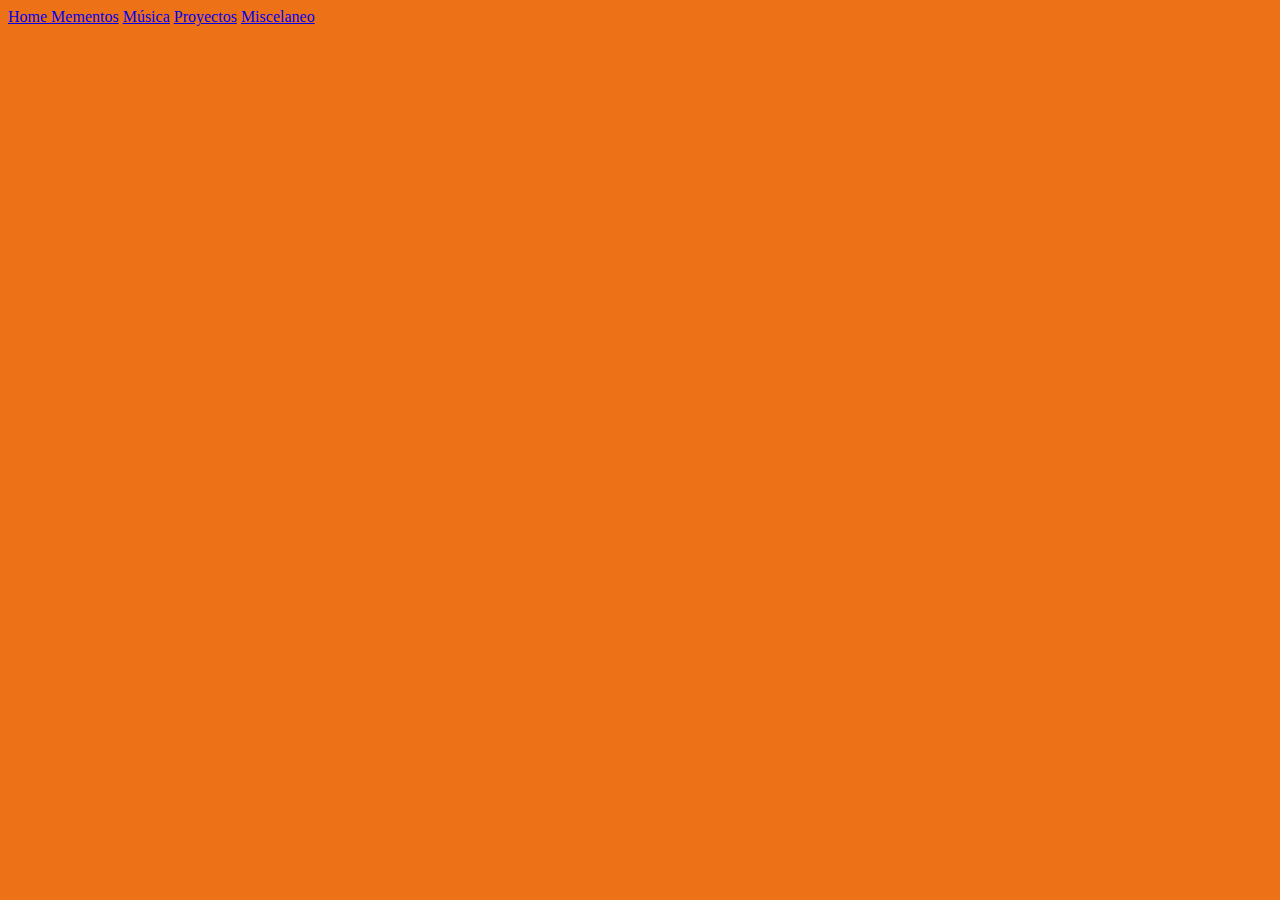
==== mementos.html @ 2ca63a4b "genesis" ====
<!DOCTYPE html>
<html>
<head>
  <link rel="stylesheet" href="styles.css">
</head>
<body>
<div>
    <a href="home.html">Home </a>
    <a href="mementos.html">Mementos</a>
    <a href="musica.html">Música</a>
    <a href="proyectos.html">Proyectos</a>
    <a href="miscelaneo.html">Miscelaneo</a>
</div>
</body>
</html>
---- styles.css ----
body {
    background-color: #ED7117;
  }
  h1 {
    color: blue;
  }
  p {
    color: red;
  } 
  ul {
    list-style-type: none;
    margin: 0;
    padding: 0;
  }
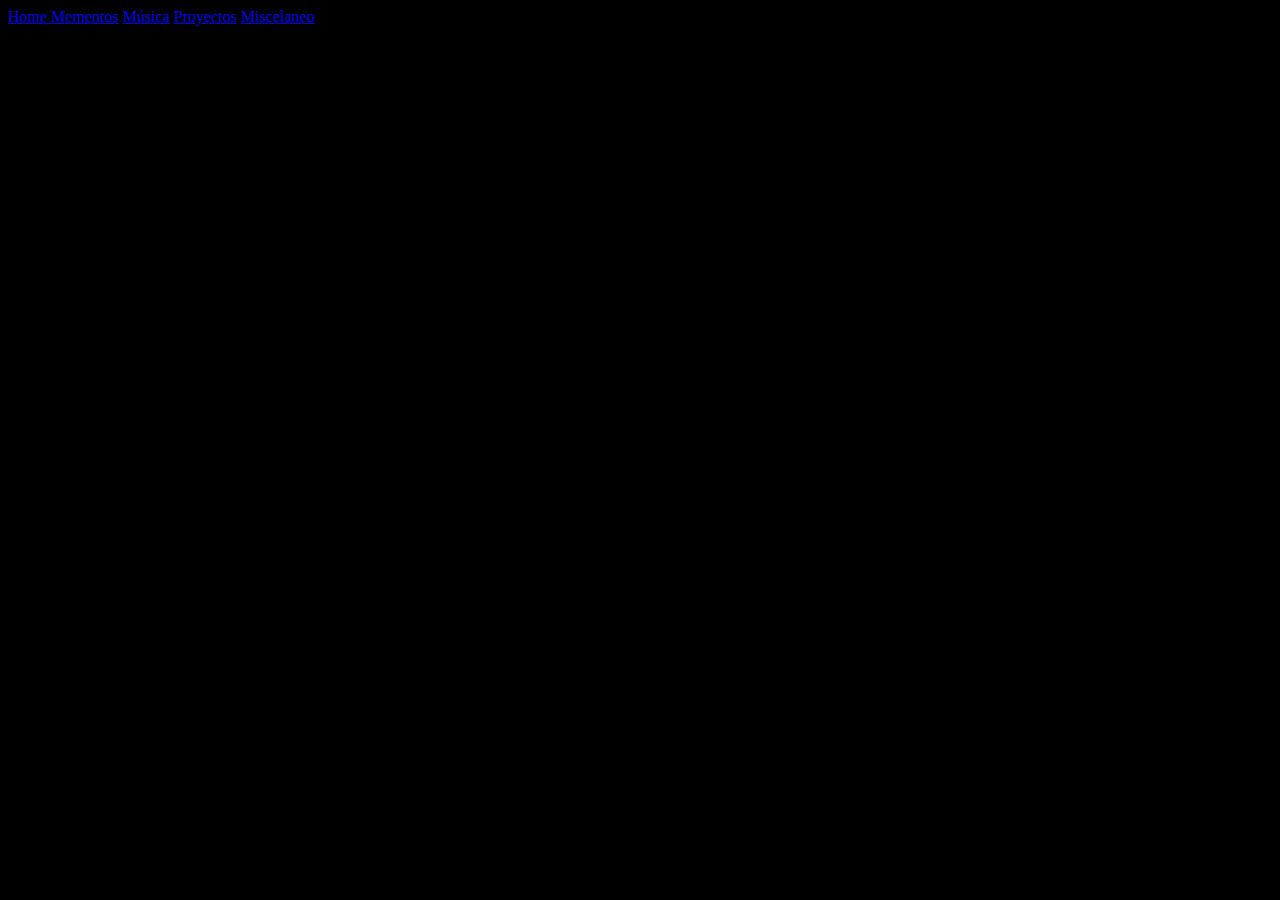
==== commit a801fcdc: "index" ====
--- a/mementos.html
+++ b/mementos.html
@@ -5,7 +5,7 @@
 </head>
 <body>
 <div>
-    <a href="home.html">Home </a>
+    <a href="index.html">Home </a>
     <a href="mementos.html">Mementos</a>
     <a href="musica.html">Música</a>
     <a href="proyectos.html">Proyectos</a>
--- a/styles.css
+++ b/styles.css
@@ -1,11 +1,11 @@
 body {
-    background-color: #ED7117;
+    background-color: black;
   }
   h1 {
-    color: blue;
+    color: #7C00FE;
   }
   p {
-    color: red;
+    color: #F5004F;
   } 
   ul {
     list-style-type: none;
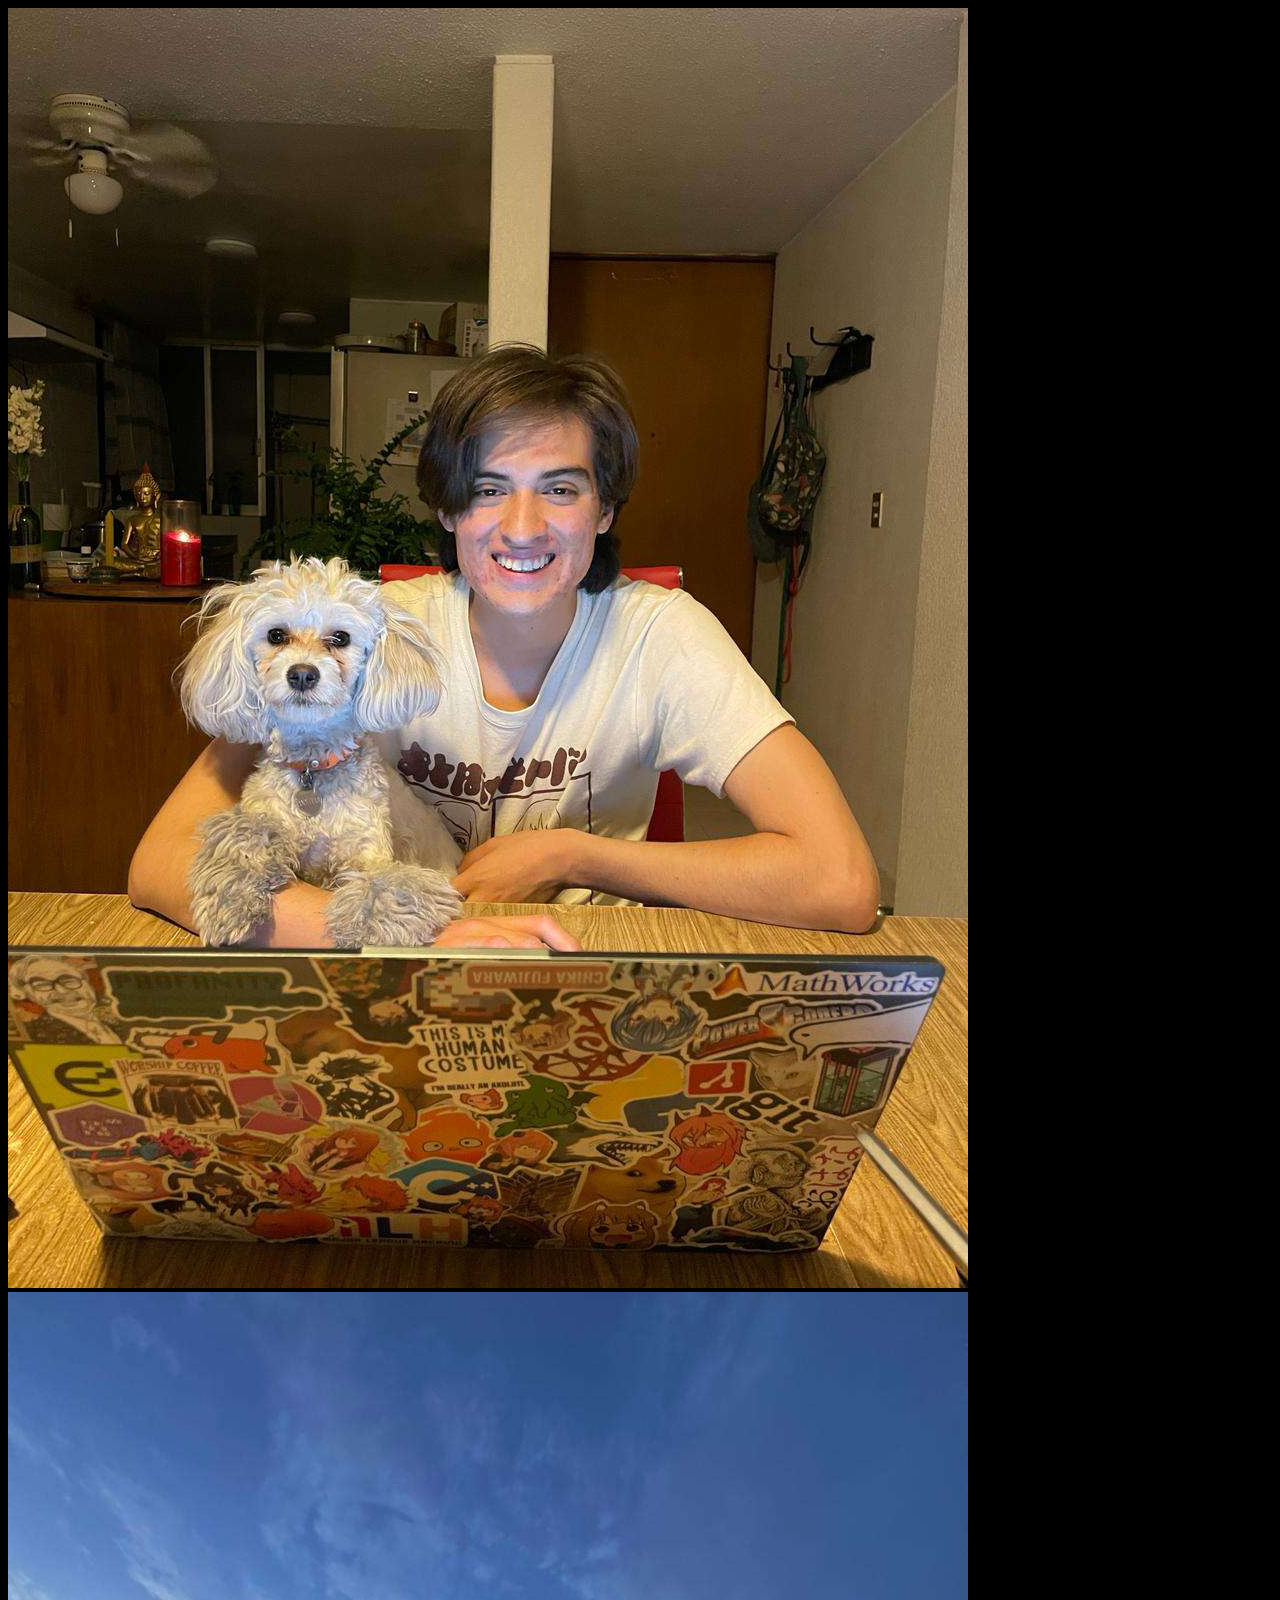
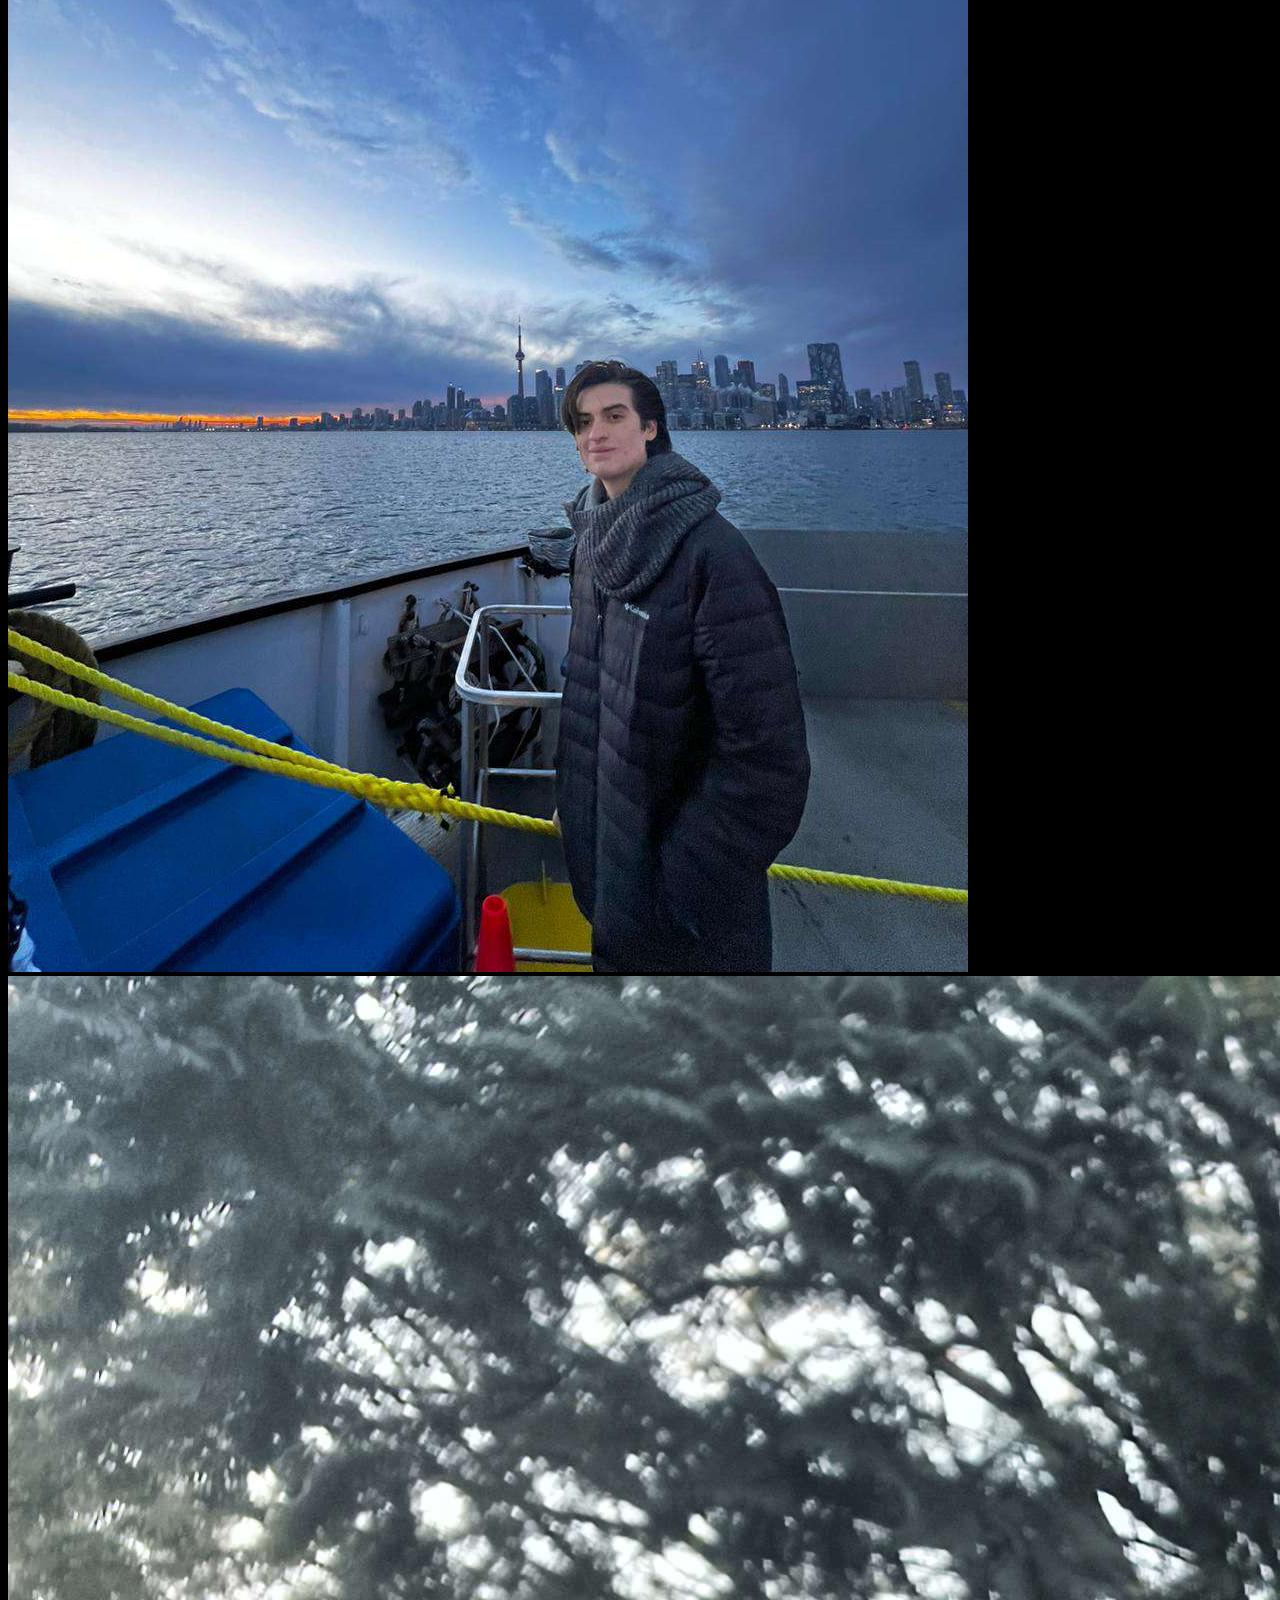
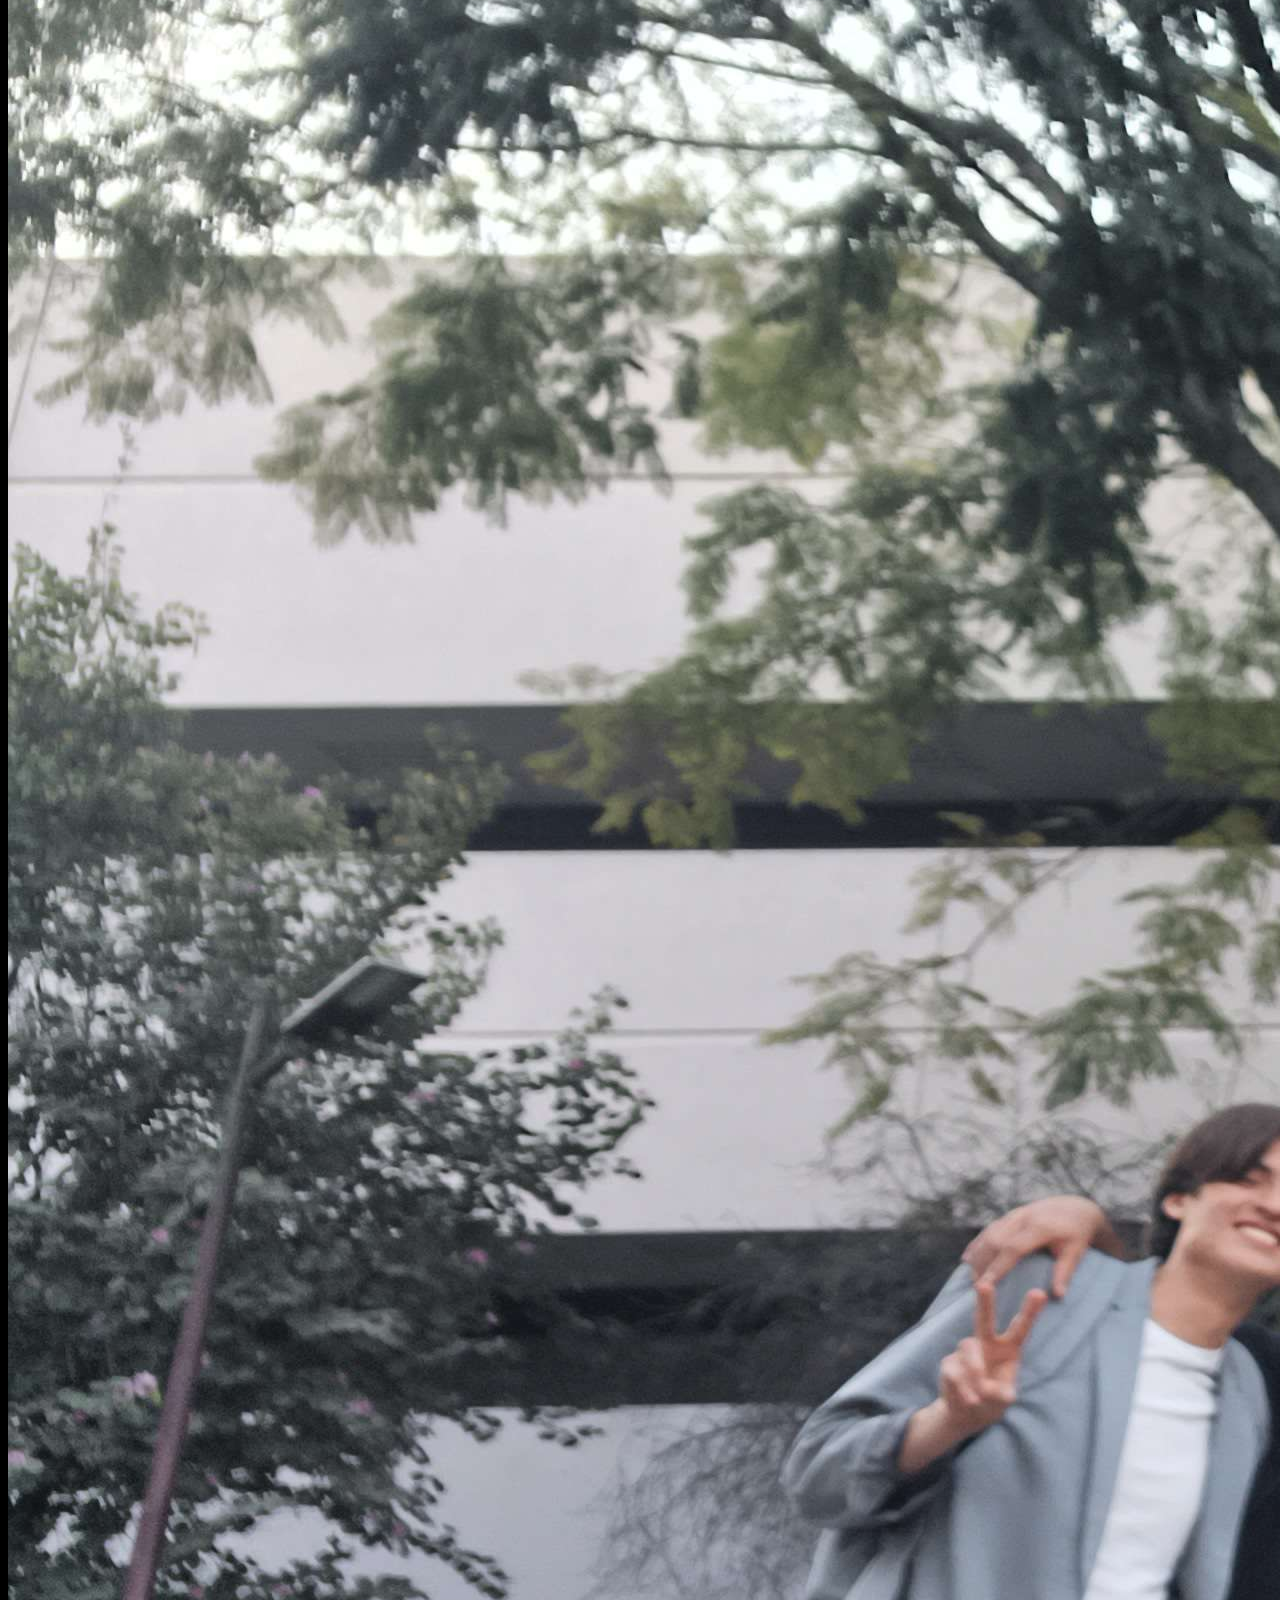
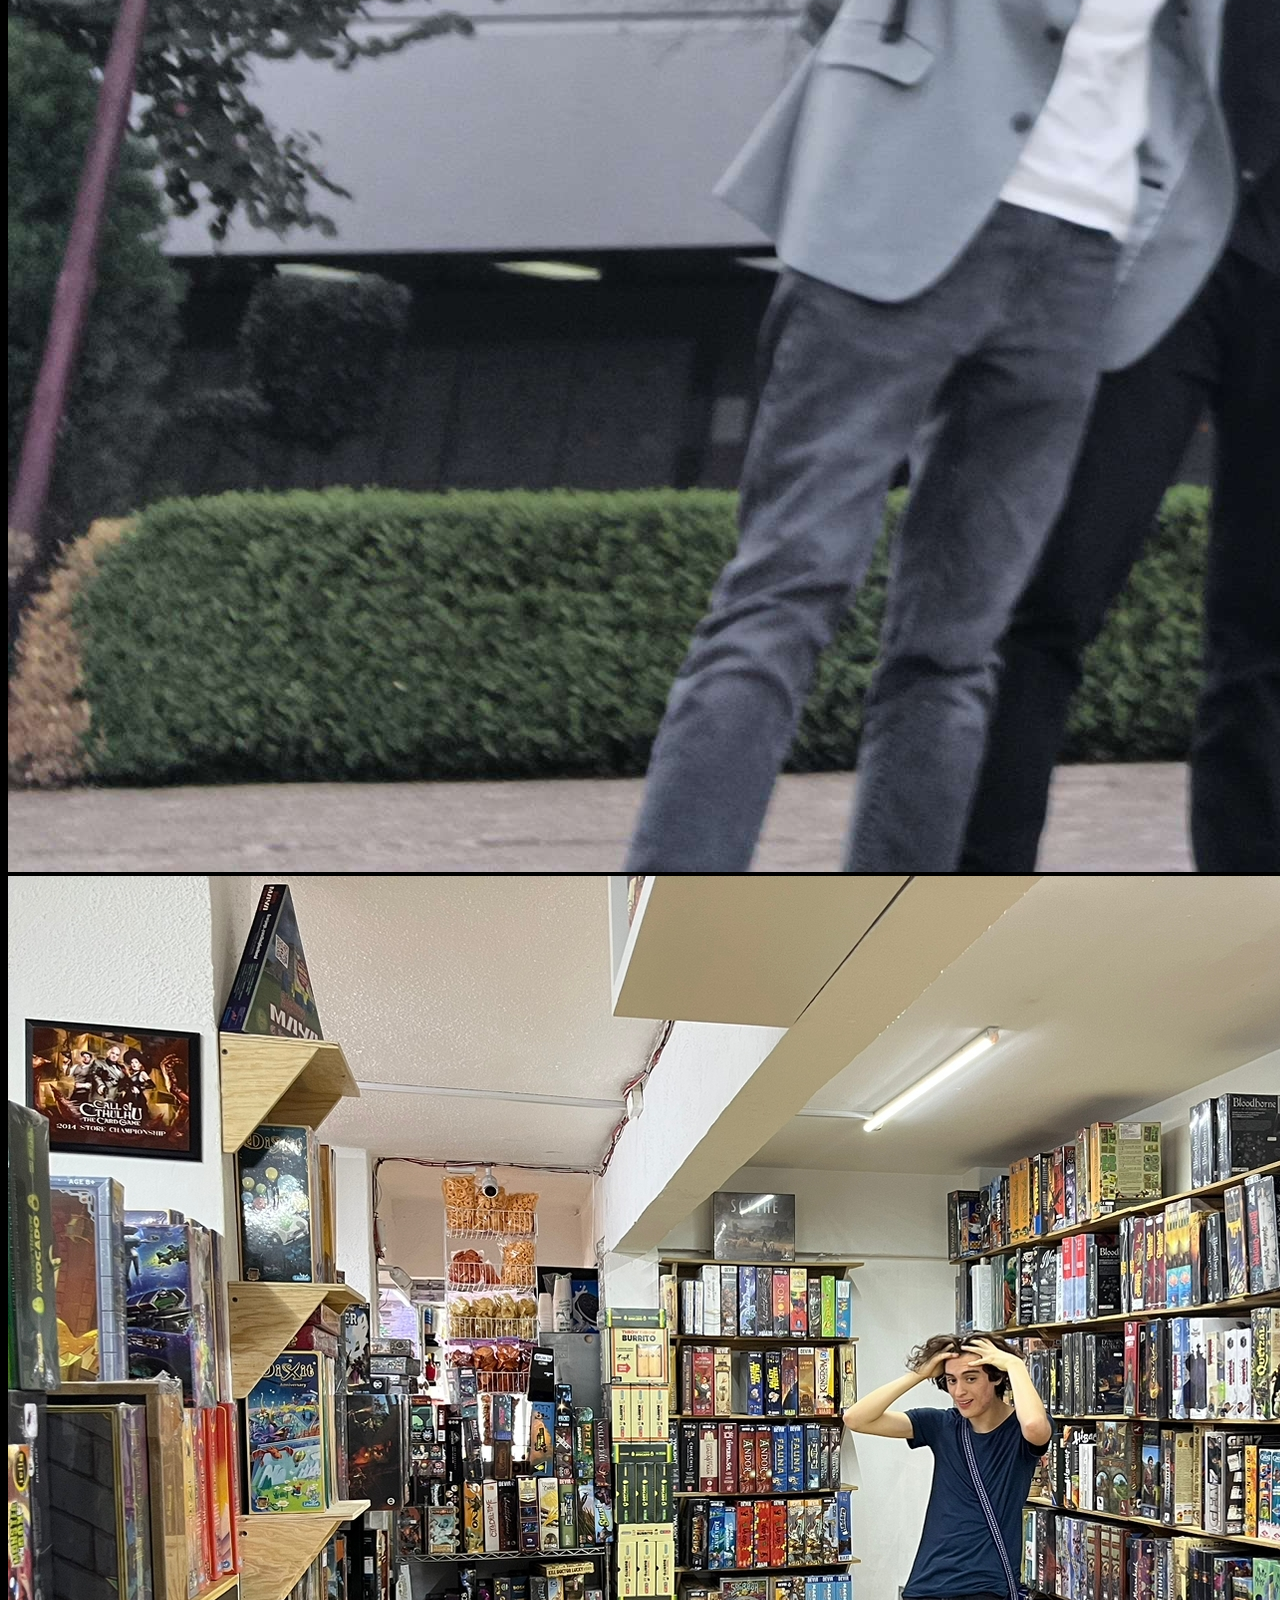
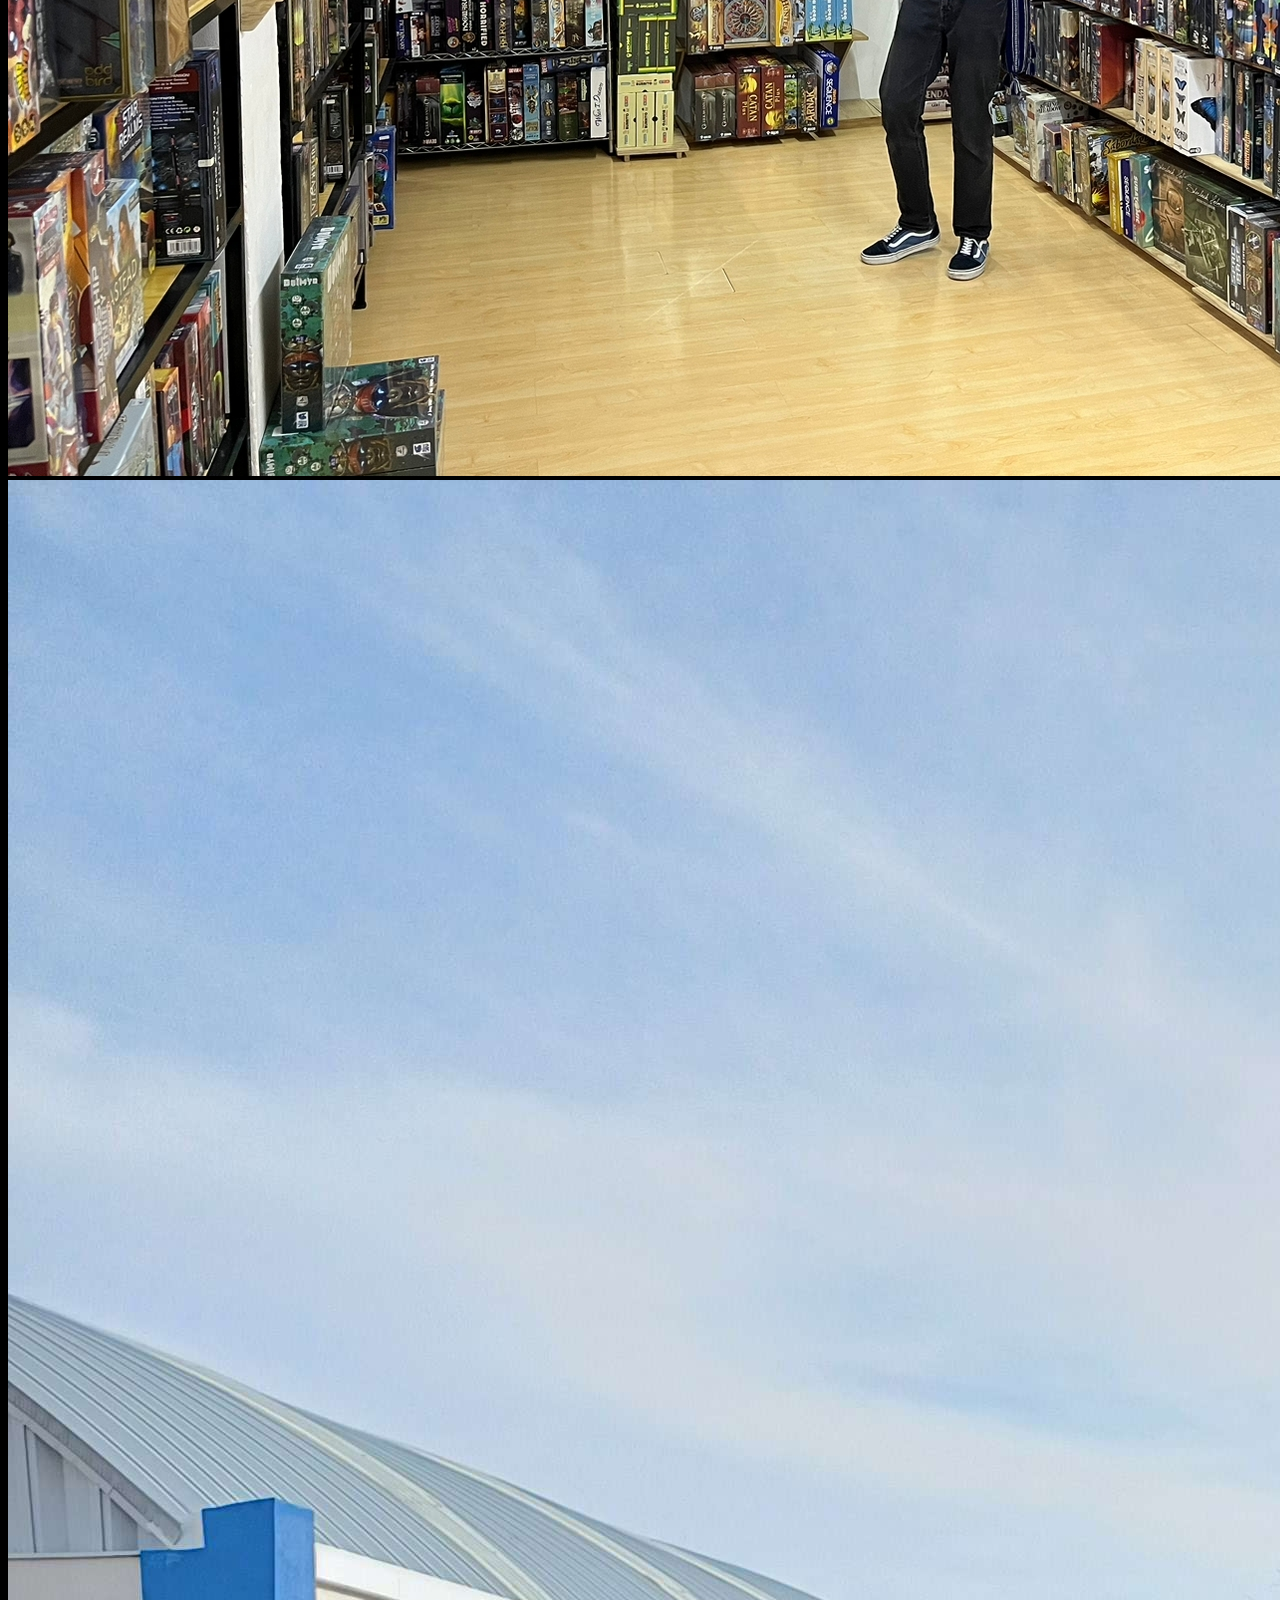
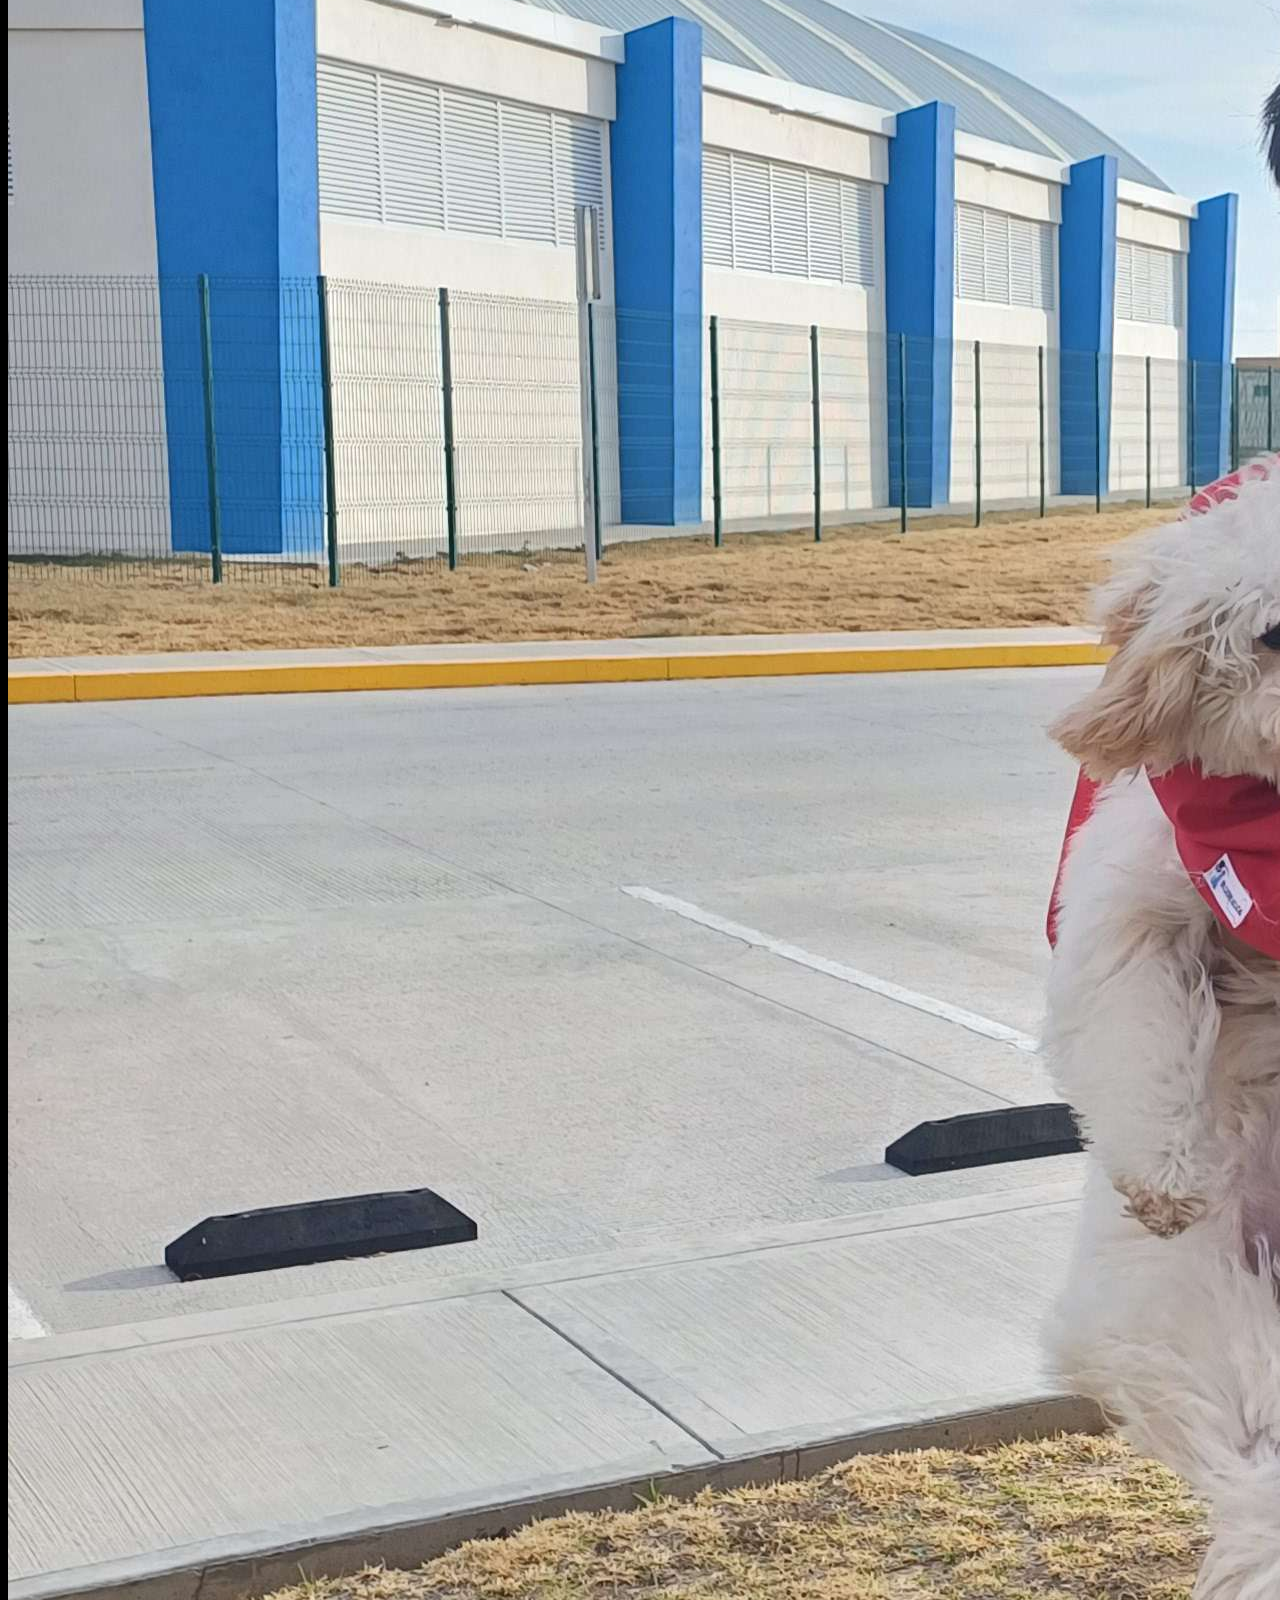
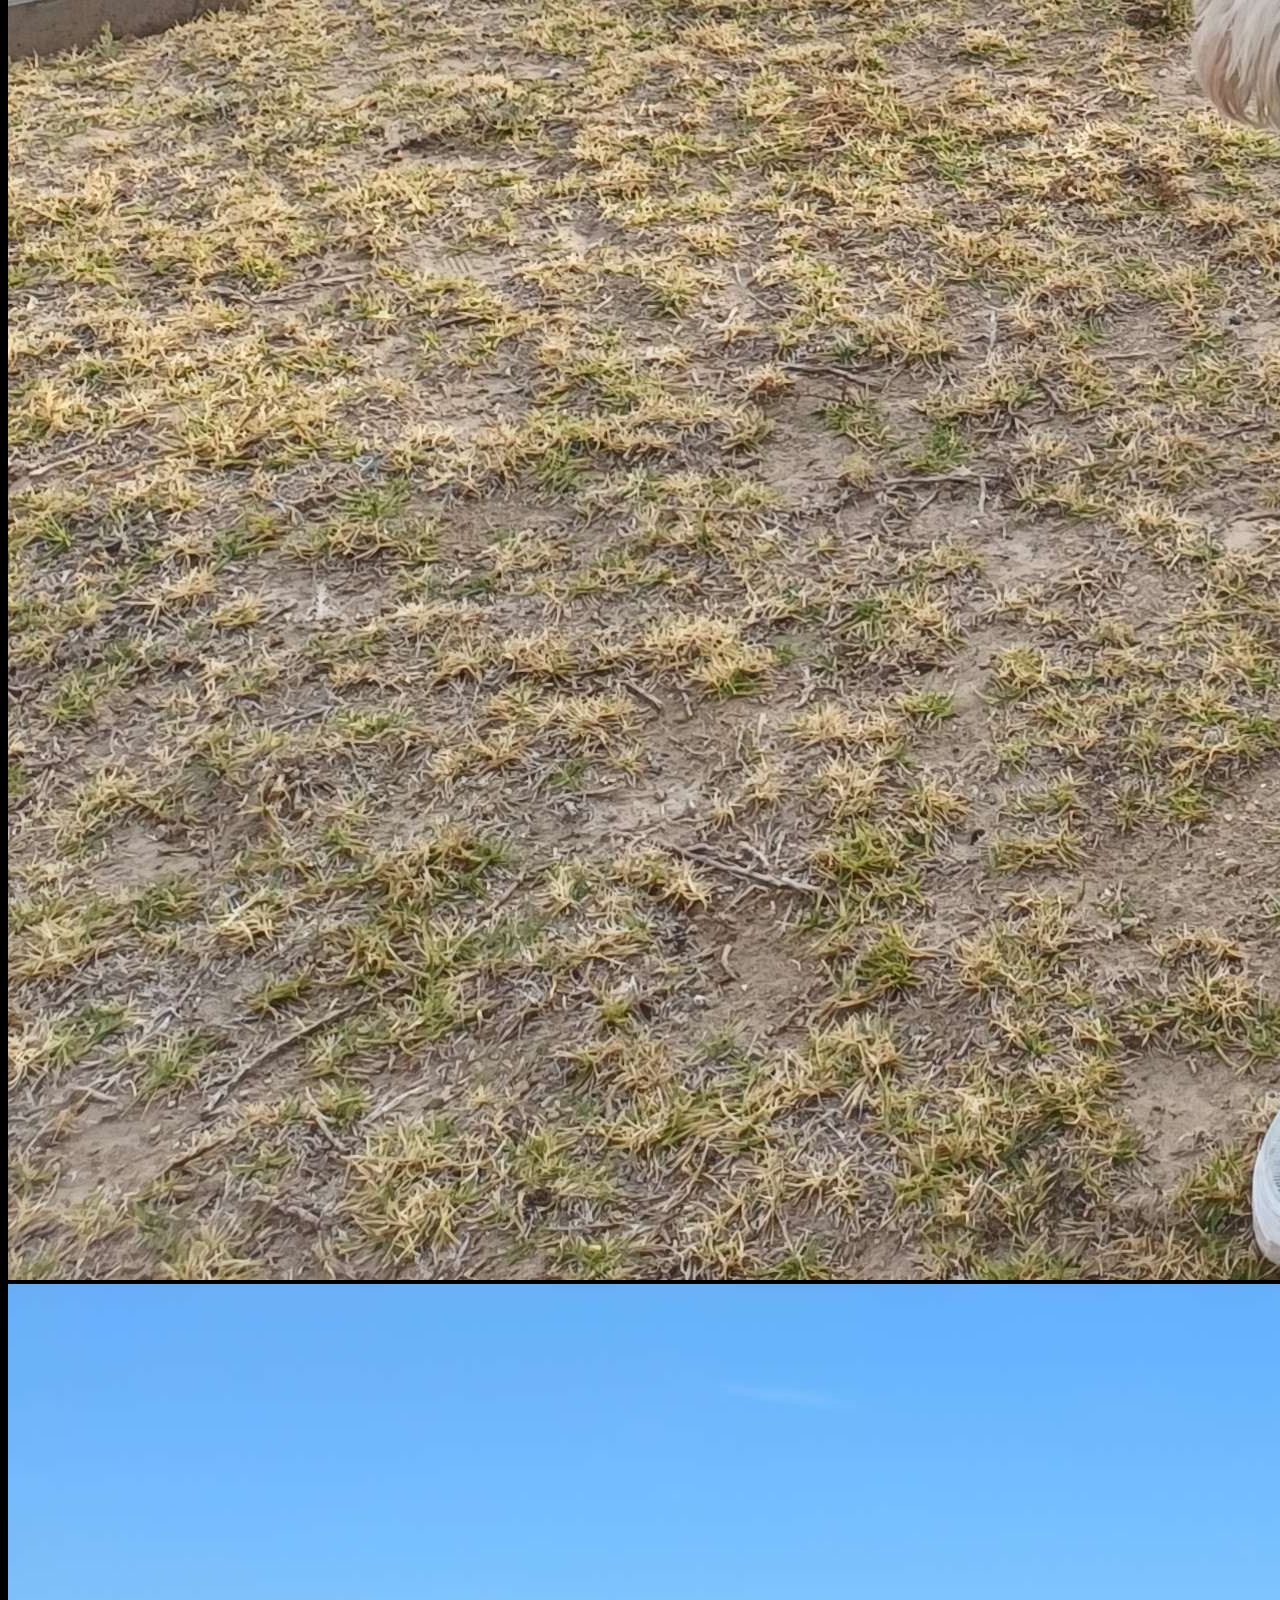
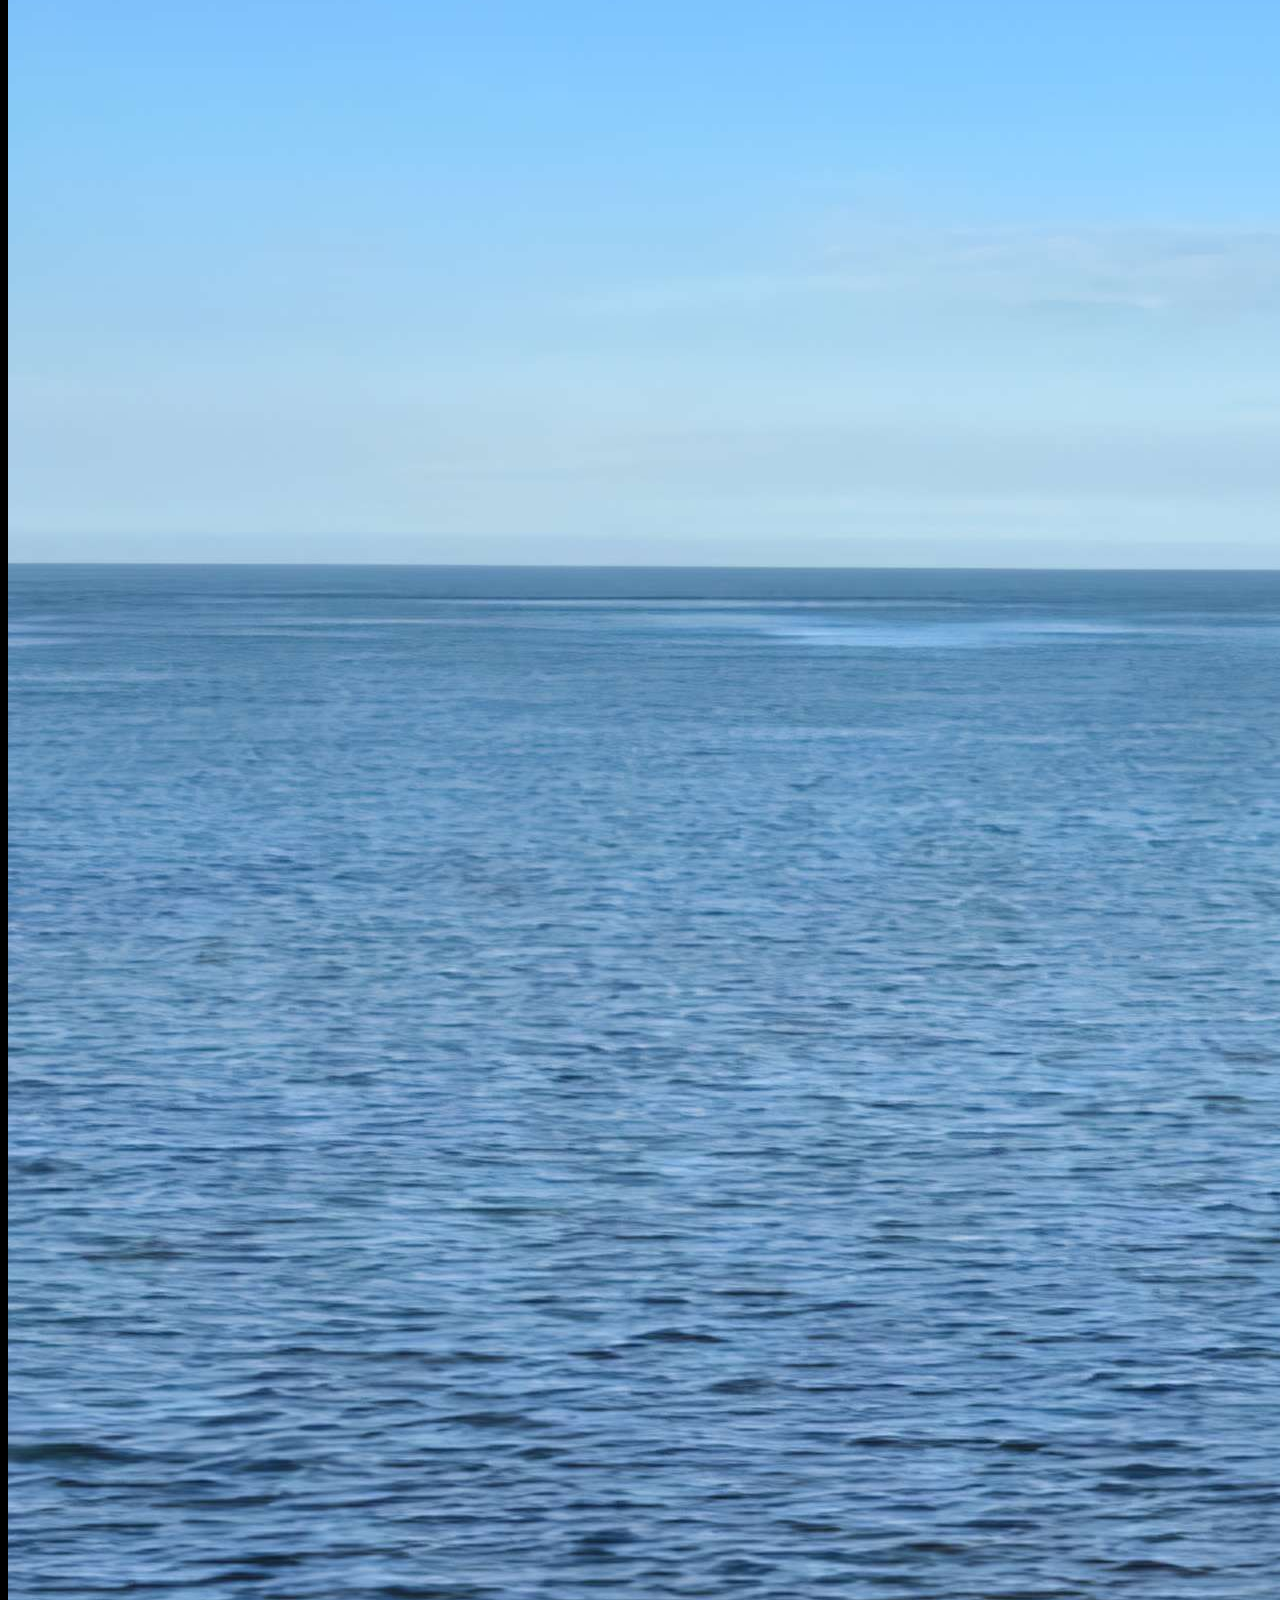
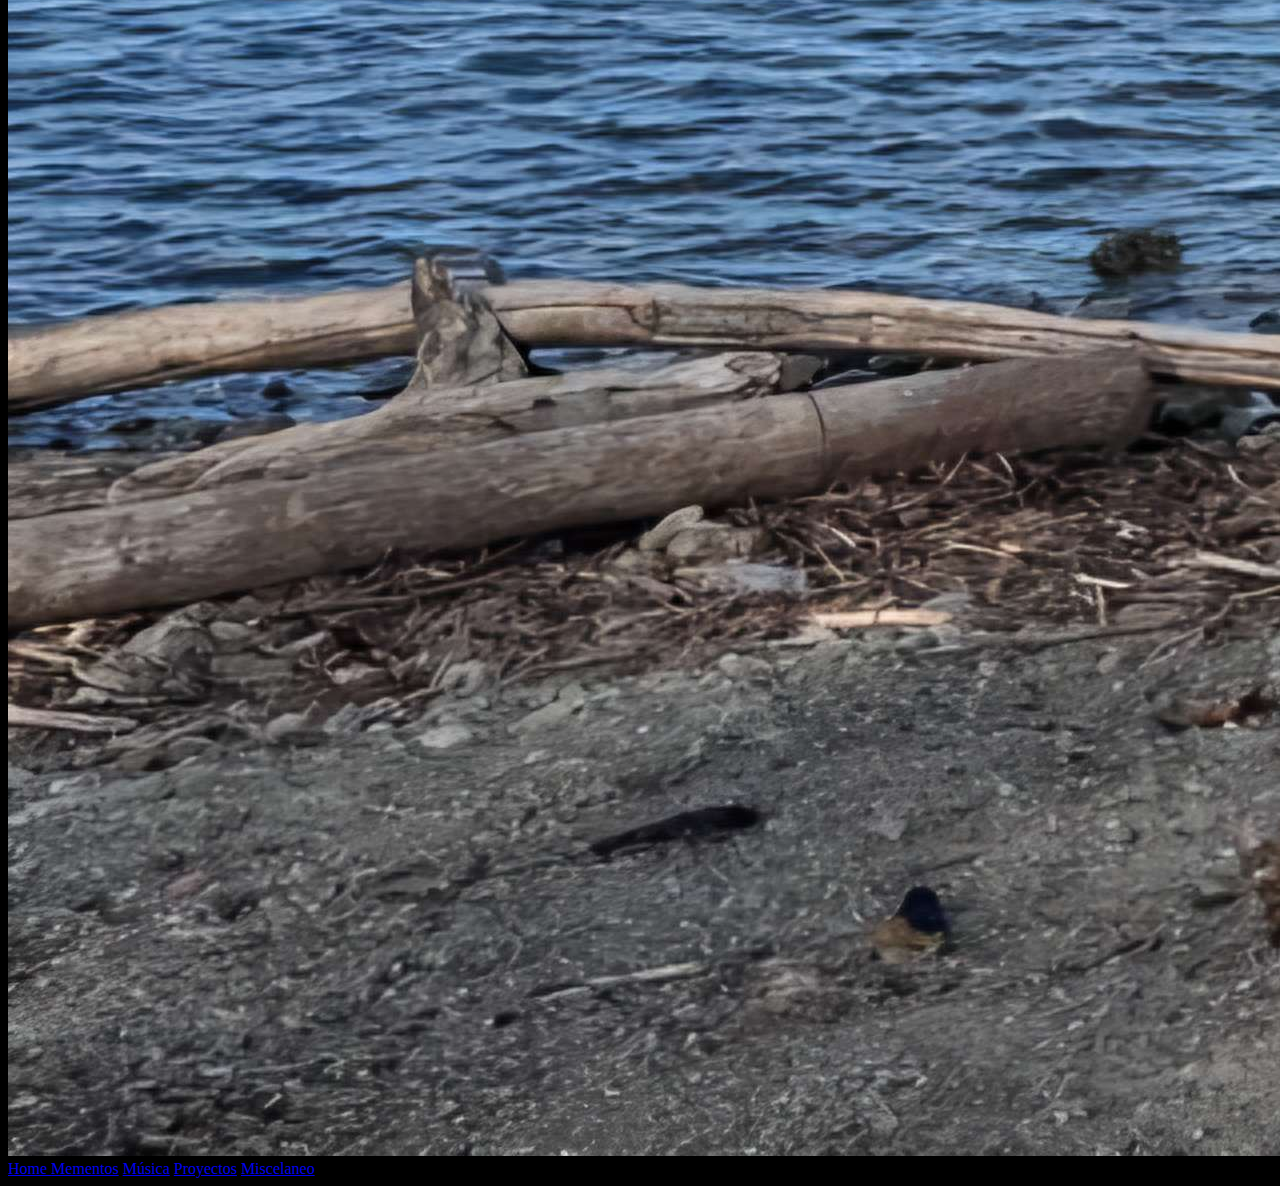
==== commit 9a61712a: "mementos" ====
--- a/mementos.html
+++ b/mementos.html
@@ -4,12 +4,18 @@
   <link rel="stylesheet" href="styles.css">
 </head>
 <body>
-<div>
-    <a href="index.html">Home </a>
-    <a href="mementos.html">Mementos</a>
-    <a href="musica.html">Música</a>
-    <a href="proyectos.html">Proyectos</a>
-    <a href="miscelaneo.html">Miscelaneo</a>
-</div>
+  <img src="Multimedia/imgs/dogo_pochita.jpg" alt="pochita">
+  <img src="Multimedia/imgs/buena_foto.jpg" alt="might delete later">
+  <img src="Multimedia/imgs/chicas.jpg" alt="amigos">
+  <img src="Multimedia/imgs/boardgames.jpeg" alt="heav3n">
+  <img src="Multimedia/imgs/dogos.jpg" alt="dogos">
+  <img src="Multimedia/imgs/delusional.jpg" alt="delulu">
+  <div>
+      <a href="index.html">Home </a>
+      <a href="mementos.html">Mementos</a>
+      <a href="musica.html">Música</a>
+      <a href="proyectos.html">Proyectos</a>
+      <a href="miscelaneo.html">Miscelaneo</a>
+  </div>
 </body>
 </html> 